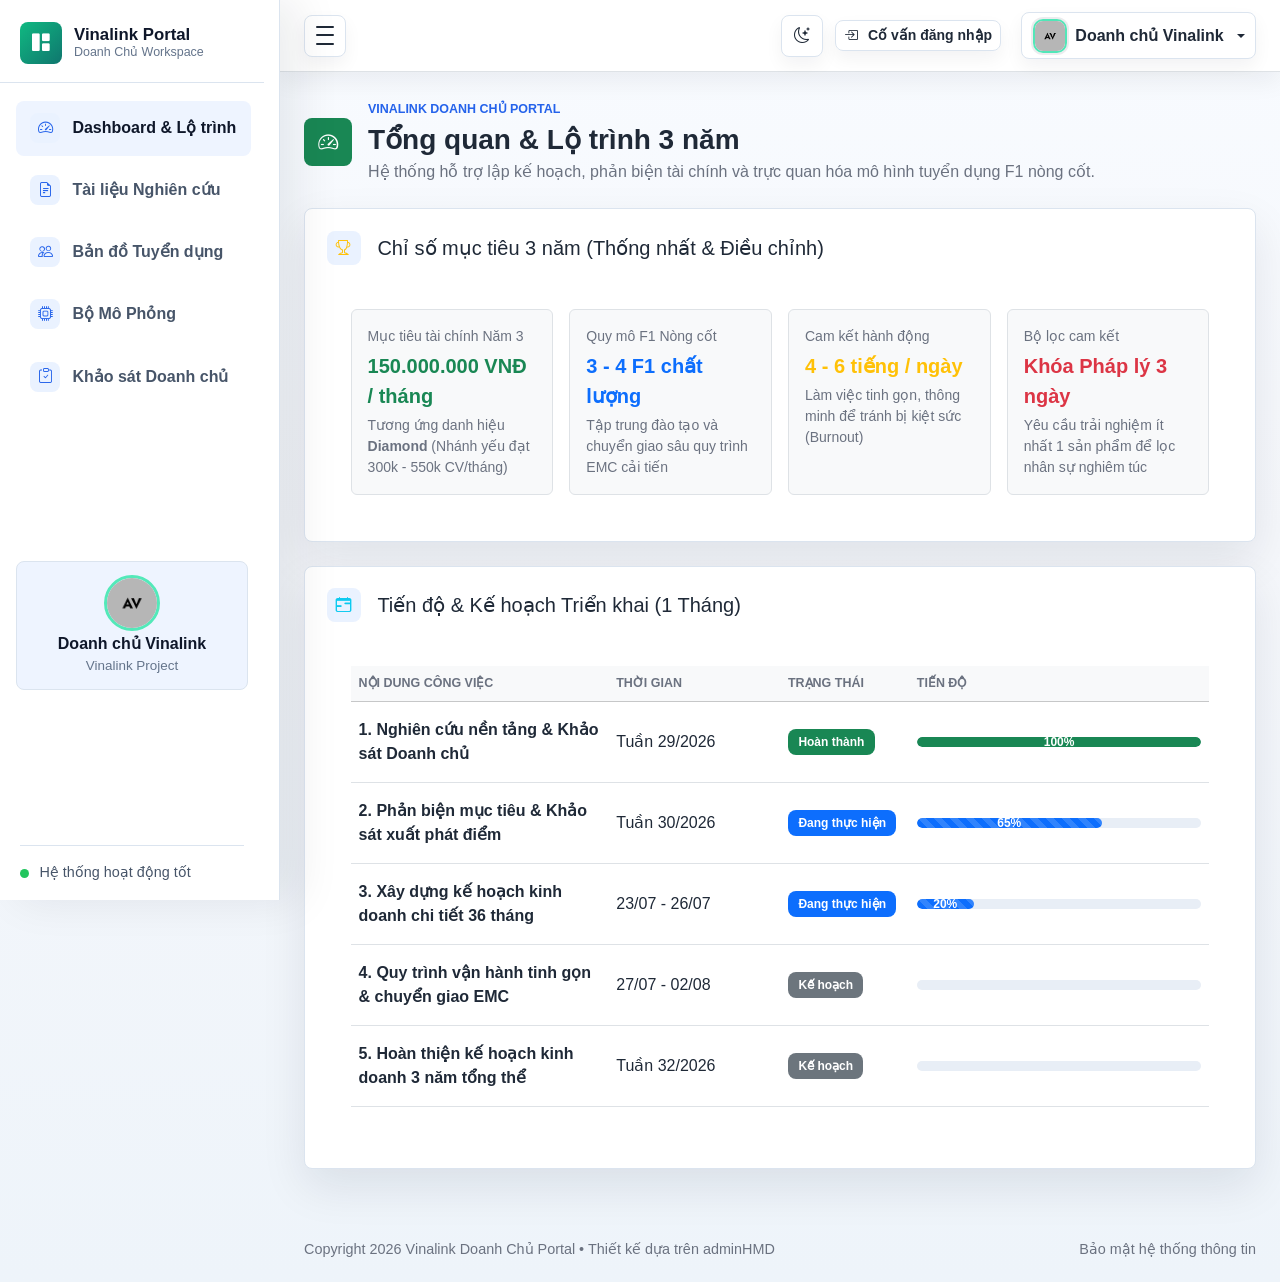
==== html/index.html @ a0185cc8 "chore: reorganize directory structure, update docs/scripts paths and ignore setup-task.ps1" ====
<!DOCTYPE html>
<html lang="vi">
<head>
  <meta charset="UTF-8">
  <meta name="viewport" content="width=device-width, initial-scale=1.0">
  <meta name="description" content="Vinalink Doanh Chủ Portal Dashboard">
  <title>Dashboard & Lộ trình | Vinalink Portal</title>

  <link rel="stylesheet" href="../assets/css/bootstrap.min.css">
  <link rel="stylesheet" href="../assets/vendors/bootstrap-icons/bootstrap-icons.css">
  <link rel="stylesheet" href="../assets/css/style.css">
</head>

<body>
  <div class="admin-shell">
    <div class="sidebar-backdrop" data-sidebar-close></div>

    <!-- Sidebar Navigation -->
    <aside class="admin-sidebar" id="adminSidebar" aria-label="Main navigation">
      <div class="sidebar-header">
        <a class="brand-mark" href="index.html" aria-label="Vinalink Portal">
          <span class="brand-icon" style="background: linear-gradient(135deg, #10b981, #0f766e);">
            <i class="bi bi-grid-1x2-fill" aria-hidden="true"></i>
          </span>
          <span class="brand-copy">
            <span class="brand-title">Vinalink Portal</span>
            <span class="brand-subtitle">Doanh Chủ Workspace</span>
          </span>
        </a>
      </div>

      <nav class="sidebar-nav">
        <a class="nav-link active" href="index.html" aria-current="page">
          <span class="nav-icon"><i class="bi bi-speedometer2" aria-hidden="true"></i></span>
          <span class="nav-text">Dashboard & Lộ trình</span>
        </a>
        <a class="nav-link" href="documents.html">
          <span class="nav-icon"><i class="bi bi-file-earmark-text" aria-hidden="true"></i></span>
          <span class="nav-text">Tài liệu Nghiên cứu</span>
        </a>
        <a class="nav-link" href="visualizer.html">
          <span class="nav-icon"><i class="bi bi-people" aria-hidden="true"></i></span>
          <span class="nav-text">Bản đồ Tuyển dụng</span>
        </a>
        <a class="nav-link" href="simulator.html">
          <span class="nav-icon"><i class="bi bi-cpu" aria-hidden="true"></i></span>
          <span class="nav-text">Bộ Mô Phỏng</span>
        </a>
        <a class="nav-link" href="feedback.html">
          <span class="nav-icon"><i class="bi bi-clipboard-check" aria-hidden="true"></i></span>
          <span class="nav-text">Khảo sát Doanh chủ</span>
        </a>
        <a class="nav-link" id="settingsSidebarLink" href="settings.html">
          <span class="nav-icon"><i class="bi bi-gear" aria-hidden="true"></i></span>
          <span class="nav-text">Cài đặt Hệ thống</span>
        </a>
      </nav>

      <div class="sidebar-user">
        <img class="avatar-img avatar-md sidebar-user-avatar" src="../assets/images/avatar/avatar.jpg" alt="User Avatar">
        <strong>Doanh Chủ</strong>
        <small>Active Workspace</small>
      </div>

      <div class="sidebar-footer">
        <span class="status-dot"></span>
        <span class="sidebar-footer-text">Hệ thống hoạt động tốt</span>
      </div>
    </aside>

    <!-- Main Content Area -->
    <div class="admin-main">
      <nav class="navbar admin-navbar navbar-expand bg-white border-bottom">
        <div class="container-fluid px-3 px-lg-4">
          <button class="sidebar-toggle" type="button" data-sidebar-toggle aria-controls="adminSidebar" aria-expanded="true" aria-label="Toggle sidebar">
            <span></span>
            <span></span>
            <span></span>
          </button>

          <div class="navbar-actions ms-auto">
            <button class="icon-button theme-toggle" type="button" data-theme-toggle aria-label="Switch color theme" title="Switch color theme">
              <i class="bi bi-moon-stars" data-theme-icon aria-hidden="true"></i>
            </button>
            
            <!-- Admin Role Badge -->
            <div id="adminBadge" class="d-none">
              <span class="badge bg-success-subtle text-success border border-success-subtle px-2 py-1.5 rounded text-xs font-semibold">
                <i class="bi bi-shield-check me-1"></i> Quyền Cố Vấn
              </span>
            </div>
            
            <a href="login.html" id="loginBtn" class="btn btn-outline-secondary btn-sm me-2">
              <i class="bi bi-box-arrow-in-right me-1"></i> Cố vấn đăng nhập
            </a>

            <div class="dropdown">
              <button class="profile-button dropdown-toggle" type="button" data-bs-toggle="dropdown" aria-expanded="false">
                <img class="avatar-img avatar-sm" src="../assets/images/avatar/avatar.jpg" alt="User Avatar">
                <span class="profile-name d-none d-sm-inline">Loading...</span>
              </button>
              <ul class="dropdown-menu dropdown-menu-end">
                <li><a class="dropdown-item" href="login.html" id="dropdownAuthLink">Đăng nhập Cố vấn</a></li>
                <li><button class="dropdown-item text-danger d-none" id="logoutBtn"><i class="bi bi-box-arrow-right me-1"></i> Đăng xuất Cố vấn</button></li>
              </ul>
            </div>
          </div>
        </div>
      </nav>

      <main class="dashboard-content">
        <div class="container-fluid px-3 px-lg-4 py-4">
          
          <div class="page-heading mb-4">
            <div class="page-heading-copy">
              <span class="page-icon bg-success text-white"><i class="bi bi-speedometer2" aria-hidden="true"></i></span>
              <div>
                <p class="eyebrow mb-1">Vinalink Doanh Chủ Portal</p>
                <h1 class="h3 mb-1">Tổng quan & Lộ trình 3 năm</h1>
                <p class="text-muted mb-0">Hệ thống hỗ trợ lập kế hoạch, phản biện tài chính và trực quan hóa mô hình tuyển dụng F1 nòng cốt.</p>
              </div>
            </div>
          </div>

          <!-- Section: 3-Year Objectives -->
          <div class="panel mb-4">
            <div class="panel-header">
              <h2 class="h5 mb-0 section-title"><i class="bi bi-trophy me-2 text-warning"></i><span>Chỉ số mục tiêu 3 năm (Thống nhất & Điều chỉnh)</span></h2>
            </div>
            <div class="p-3 p-lg-4">
              <div class="row g-3">
                <div class="col-12 col-md-6 col-lg-3">
                  <div class="bg-light p-3 rounded border h-100">
                    <div class="text-muted small mb-1">Mục tiêu tài chính Năm 3</div>
                    <div class="fs-5 fw-bold text-success">150.000.000 VNĐ / tháng</div>
                    <div class="small text-muted mt-1">Tương ứng danh hiệu <strong>Diamond</strong> (Nhánh yếu đạt 300k - 550k CV/tháng)</div>
                  </div>
                </div>
                <div class="col-12 col-md-6 col-lg-3">
                  <div class="bg-light p-3 rounded border h-100">
                    <div class="text-muted small mb-1">Quy mô F1 Nòng cốt</div>
                    <div class="fs-5 fw-bold text-primary">3 - 4 F1 chất lượng</div>
                    <div class="small text-muted mt-1">Tập trung đào tạo và chuyển giao sâu quy trình EMC cải tiến</div>
                  </div>
                </div>
                <div class="col-12 col-md-6 col-lg-3">
                  <div class="bg-light p-3 rounded border h-100">
                    <div class="text-muted small mb-1">Cam kết hành động</div>
                    <div class="fs-5 fw-bold text-warning">4 - 6 tiếng / ngày</div>
                    <div class="small text-muted mt-1">Làm việc tinh gọn, thông minh để tránh bị kiệt sức (Burnout)</div>
                  </div>
                </div>
                <div class="col-12 col-md-6 col-lg-3">
                  <div class="bg-light p-3 rounded border h-100">
                    <div class="text-muted small mb-1">Bộ lọc cam kết</div>
                    <div class="fs-5 fw-bold text-danger">Khóa Pháp lý 3 ngày</div>
                    <div class="small text-muted mt-1">Yêu cầu trải nghiệm ít nhất 1 sản phẩm để lọc nhân sự nghiêm túc</div>
                  </div>
                </div>
              </div>
            </div>
          </div>

          <!-- Section: Gantt Timeline -->
          <div class="panel mb-4">
            <div class="panel-header">
              <h2 class="h5 mb-0 section-title"><i class="bi bi-calendar-range me-2 text-info"></i><span>Tiến độ & Kế hoạch Triển khai (1 Tháng)</span></h2>
            </div>
            <div class="p-3 p-lg-4">
              <div class="table-responsive">
                <table class="table table-hover align-middle border-bottom">
                  <thead class="table-light">
                    <tr>
                      <th style="width: 30%;">Nội dung công việc</th>
                      <th style="width: 20%;">Thời gian</th>
                      <th style="width: 15%;">Trạng thái</th>
                      <th style="width: 35%;">Tiến độ</th>
                    </tr>
                  </thead>
                  <tbody>
                    <tr>
                      <td><strong>1. Nghiên cứu nền tảng & Khảo sát Doanh chủ</strong></td>
                      <td>Tuần 29/2026</td>
                      <td><span class="badge bg-success">Hoàn thành</span></td>
                      <td>
                        <div class="progress" style="height: 10px;">
                          <div class="progress-bar bg-success" role="progressbar" style="width: 100%;" aria-valuenow="100" aria-valuemin="0" aria-valuemax="100">100%</div>
                        </div>
                      </td>
                    </tr>
                    <tr>
                      <td><strong>2. Phản biện mục tiêu & Khảo sát xuất phát điểm</strong></td>
                      <td>Tuần 30/2026</td>
                      <td><span class="badge bg-primary">Đang thực hiện</span></td>
                      <td>
                        <div class="progress" style="height: 10px;">
                          <div class="progress-bar bg-primary progress-bar-striped progress-bar-animated" role="progressbar" style="width: 65%;" aria-valuenow="65" aria-valuemin="0" aria-valuemax="100">65%</div>
                        </div>
                      </td>
                    </tr>
                    <tr>
                      <td><strong>3. Xây dựng kế hoạch kinh doanh chi tiết 36 tháng</strong></td>
                      <td>23/07 - 26/07</td>
                      <td><span class="badge bg-primary">Đang thực hiện</span></td>
                      <td>
                        <div class="progress" style="height: 10px;">
                          <div class="progress-bar bg-primary progress-bar-striped progress-bar-animated" role="progressbar" style="width: 20%;" aria-valuenow="20" aria-valuemin="0" aria-valuemax="100">20%</div>
                        </div>
                      </td>
                    </tr>
                    <tr>
                      <td><strong>4. Quy trình vận hành tinh gọn & chuyển giao EMC</strong></td>
                      <td>27/07 - 02/08</td>
                      <td><span class="badge bg-secondary">Kế hoạch</span></td>
                      <td>
                        <div class="progress" style="height: 10px;">
                          <div class="progress-bar bg-secondary" role="progressbar" style="width: 0%;" aria-valuenow="0" aria-valuemin="0" aria-valuemax="100">0%</div>
                        </div>
                      </td>
                    </tr>
                    <tr>
                      <td><strong>5. Hoàn thiện kế hoạch kinh doanh 3 năm tổng thể</strong></td>
                      <td>Tuần 32/2026</td>
                      <td><span class="badge bg-secondary">Kế hoạch</span></td>
                      <td>
                        <div class="progress" style="height: 10px;">
                          <div class="progress-bar bg-secondary" role="progressbar" style="width: 0%;" aria-valuenow="0" aria-valuemin="0" aria-valuemax="100">0%</div>
                        </div>
                      </td>
                    </tr>
                  </tbody>
                </table>
              </div>
            </div>
          </div>

        </div>
      </main>

      <footer class="admin-footer">
        <div class="container-fluid px-3 px-lg-4">
          <span>Copyright 2026 Vinalink Doanh Chủ Portal • Thiết kế dựa trên adminHMD</span>
          <span>Bảo mật hệ thống thông tin</span>
        </div>
      </footer>
    </div>
  </div>

  <script>
    // Bind profile before loading main.js
    window.adminHMDUser = {
      name: localStorage.getItem("sihub_is_admin") === "true" ? "Cố vấn SIHUB" : "Doanh chủ Vinalink",
      workspace: "Vinalink Project",
      avatar: "../assets/images/avatar/avatar.jpg"
    };
  </script>
  <script src="../assets/js/bootstrap.bundle.min.js"></script>
  <script src="../assets/js/main.js"></script>

  <script>
    document.addEventListener("DOMContentLoaded", () => {
      const isAdmin = localStorage.getItem("sihub_is_admin") === "true";
      const adminBadge = document.getElementById("adminBadge");
      const loginBtn = document.getElementById("loginBtn");
      const logoutBtn = document.getElementById("logoutBtn");
      const dropdownAuthLink = document.getElementById("dropdownAuthLink");
      const settingsSidebarLink = document.getElementById("settingsSidebarLink");

      if (isAdmin) {
        adminBadge.classList.remove("d-none");
        loginBtn.classList.add("d-none");
        logoutBtn.classList.remove("d-none");
        dropdownAuthLink.classList.add("d-none");
      } else {
        adminBadge.classList.add("d-none");
        loginBtn.classList.remove("d-none");
        logoutBtn.classList.add("d-none");
        dropdownAuthLink.classList.remove("d-none");
        
        // Hide Settings page from sidebar for non-admins
        if (settingsSidebarLink) {
          settingsSidebarLink.style.display = "none";
        }
      }

      // Logout handler
      logoutBtn.addEventListener("click", () => {
        localStorage.removeItem("sihub_is_admin");
        alert("Đã đăng xuất tài khoản Cố văn.");
        window.location.reload();
      });
    });
  </script>
</body>
</html>
---- assets/css/style.css ----
:root {
  --sidebar-width: 280px;
  --sidebar-mini-width: 84px;
  --admin-bg: #f5f7fb;
  --admin-surface: #ffffff;
  --admin-surface-soft: #f8fafc;
  --admin-border: #dbe4ef;
  --admin-text: #1f2937;
  --admin-muted: #6b7280;
  --admin-primary: #2563eb;
  --admin-primary-dark: #1d4ed8;
  --admin-success: #0f766e;
  --admin-warning: #d97706;
  --admin-danger: #dc2626;
  --admin-sidebar: #111827;
  --admin-sidebar-soft: #1f2937;
  --admin-shadow-sm: 0 10px 24px rgba(15, 23, 42, 0.06);
  --admin-shadow: 0 18px 46px rgba(15, 23, 42, 0.09);
  --admin-shadow-lg: 0 26px 70px rgba(15, 23, 42, 0.12);
  --admin-ring: 0 0 0 4px rgba(37, 99, 235, 0.12);
}

* {
  box-sizing: border-box;
}

html {
  min-height: 100%;
}

body {
  min-height: 100vh;
  margin: 0;
  background: linear-gradient(180deg, #f8fbff 0%, var(--admin-bg) 42%, #eef4fa 100%);
  color: var(--admin-text);
  font-family: "Segoe UI", Arial, sans-serif;
}

a {
  text-decoration: none;
}

.admin-shell {
  min-height: 100vh;
}

.admin-sidebar {
  position: fixed;
  inset: 0 auto 0 0;
  z-index: 1040;
  width: var(--sidebar-width);
  display: flex;
  flex-direction: column;
  overflow-x: hidden;
  overflow-y: auto;
  /* Reserve scrollbar gutter to keep inner content width stable so header/footer dividers align with scrollbar */
  scrollbar-gutter: stable;
  background: var(--admin-sidebar);
  color: #ffffff;
  box-shadow: 18px 0 42px rgba(15, 23, 42, 0.18);
  transform: translateX(0);
  transition: width 0.2s ease, transform 0.2s ease;
}

.sidebar-header {
  padding: 1.35rem 1.25rem 1.15rem;
  margin-inline: 0;
  border-bottom: 1px solid rgba(255, 255, 255, 0.08);
}

.brand-mark {
  display: flex;
  align-items: center;
  gap: 0.75rem;
  min-width: 0;
  color: #ffffff;
}

.brand-mark:hover,
.brand-mark:focus {
  color: #ffffff;
}

.brand-icon,
.profile-avatar,
.metric-icon,
.nav-icon {
  display: inline-grid;
  place-items: center;
  flex: 0 0 auto;
  font-weight: 800;
}

.brand-icon {
  width: 42px;
  height: 42px;
  border-radius: 8px;
  background: linear-gradient(135deg, #2563eb, #0f766e);
  color: #ffffff;
}

.brand-copy,
.brand-title,
.brand-subtitle,
.nav-text,
.sidebar-footer-text {
  min-width: 0;
  transition: opacity 0.16s ease, width 0.16s ease;
}

.brand-title,
.brand-subtitle {
  display: block;
  line-height: 1.2;
  white-space: nowrap;
}

.brand-title {
  font-size: 1.05rem;
  font-weight: 800;
}

.brand-subtitle {
  color: #9ca3af;
  font-size: 0.78rem;
}

.sidebar-nav {
  display: grid;
  gap: 0.45rem;
  padding: 1.1rem 1rem;
}

.sidebar-nav .nav-link {
  display: flex;
  align-items: center;
  gap: 0.75rem;
  min-height: 48px;
  padding: 0.78rem 0.9rem;
  border-radius: 8px;
  color: #d1d5db;
  font-weight: 700;
  transition: background 0.16s ease, color 0.16s ease, transform 0.16s ease;
  white-space: nowrap;
}

.sidebar-nav .nav-link:hover,
.sidebar-nav .nav-link:focus,
.sidebar-nav .nav-link.active {
  background: var(--admin-sidebar-soft);
  color: #ffffff;
}

.sidebar-nav .nav-link:hover,
.sidebar-nav .nav-link:focus {
  transform: translateX(2px);
}

.nav-icon {
  width: 30px;
  height: 30px;
  border-radius: 8px;
  background: rgba(255, 255, 255, 0.08);
  color: #bfdbfe;
  font-size: 0.76rem;
}

.sidebar-footer {
  display: flex;
  align-items: center;
  gap: 0.65rem;
  margin-top: auto;
  margin-inline: 1.25rem;
  padding: 1rem 0;
  color: #d1d5db;
  border-top: 1px solid rgba(255, 255, 255, 0.08);
  font-size: 0.9rem;
  white-space: nowrap;
}

.sidebar-user {
  margin: auto 1rem 1rem;
  padding: 0.85rem;
  display: grid;
  justify-items: center;
  gap: 0.22rem;
  border: 1px solid var(--admin-sidebar-border);
  border-radius: 8px;
  background: var(--admin-sidebar-soft);
  text-align: center;
}

.sidebar-user-avatar {
  border: 3px solid #53e9b9;
}

.sidebar-user strong {
  color: var(--admin-sidebar-text-strong);
  font-size: 1rem;
  line-height: 1.1;
}

.sidebar-user small {
  color: var(--admin-sidebar-muted);
  font-size: 0.84rem;
}

.status-dot,
.notification-dot {
  width: 9px;
  height: 9px;
  border-radius: 50%;
}

.status-dot {
  flex: 0 0 auto;
  background: #22c55e;
}

.sidebar-backdrop {
  position: fixed;
  inset: 0;
  z-index: 1030;
  display: none;
  background: rgba(15, 23, 42, 0.5);
}

.admin-main {
  width: auto;
  min-width: 0;
  min-height: 100vh;
  margin-left: var(--sidebar-width);
  transition: margin-left 0.2s ease;
}

.admin-navbar {
  position: sticky;
  top: 0;
  z-index: 1020;
  min-height: 72px;
  border-bottom: 1px solid var(--admin-border);
  box-shadow: var(--admin-shadow-sm);
}

.admin-navbar.bg-white {
  background-color: rgba(255, 255, 255, 0.94) !important;
  backdrop-filter: blur(14px);
}

.sidebar-toggle {
  width: 42px;
  height: 42px;
  display: inline-grid;
  place-items: center;
  gap: 4px;
  padding: 9px;
  border: 1px solid var(--admin-border);
  border-radius: 8px;
  background: #ffffff;
  box-shadow: 0 8px 18px rgba(15, 23, 42, 0.05);
  transition: border-color 0.16s ease, background 0.16s ease, box-shadow 0.16s ease;
}

.sidebar-toggle:hover,
.sidebar-toggle:focus {
  border-color: #bfdbfe;
  background: #f8fbff;
  box-shadow: var(--admin-ring);
}

.sidebar-toggle span {
  width: 18px;
  height: 2px;
  display: block;
  background: var(--admin-text);
  border-radius: 999px;
}

.search-input {
  max-width: 520px;
  border-color: var(--admin-border);
  border-radius: 8px;
  background: var(--admin-surface-soft);
  min-height: 42px;
  box-shadow: none;
}

.search-input:focus {
  border-color: #93c5fd;
  box-shadow: var(--admin-ring);
}

.navbar-actions {
  display: flex;
  align-items: center;
  gap: 0.75rem;
}

.icon-button,
.profile-button {
  border: 1px solid var(--admin-border);
  background: #ffffff;
  color: var(--admin-text);
  box-shadow: 0 8px 18px rgba(15, 23, 42, 0.05);
  transition: border-color 0.16s ease, box-shadow 0.16s ease, transform 0.16s ease;
}

.icon-button:hover,
.icon-button:focus,
.profile-button:hover,
.profile-button:focus {
  border-color: #bfdbfe;
  box-shadow: var(--admin-ring);
}

.icon-button {
  position: relative;
  width: 42px;
  height: 42px;
  border-radius: 8px;
  font-weight: 800;
}

.notification-dot {
  position: absolute;
  top: 8px;
  right: 8px;
  background: var(--admin-danger);
}

.notification-menu {
  width: min(320px, calc(100vw - 2rem));
  border: 1px solid var(--admin-border);
  border-radius: 8px;
  box-shadow: var(--admin-shadow);
}

.notification-menu .dropdown-item {
  display: grid;
  gap: 0.2rem;
  padding-block: 0.7rem;
}

.notification-title {
  font-weight: 700;
}

.notification-time {
  color: var(--admin-muted);
  font-size: 0.82rem;
}

.profile-button {
  display: flex;
  align-items: center;
  gap: 0.55rem;
  min-height: 42px;
  padding: 0.35rem 0.65rem;
  border-radius: 8px;
  font-weight: 700;
}

.profile-avatar {
  width: 30px;
  height: 30px;
  border-radius: 8px;
  background: #e0ecff;
  color: var(--admin-primary-dark);
  font-size: 0.76rem;
}

.avatar-img {
  display: block;
  flex: 0 0 auto;
  object-fit: cover;
  object-position: center;
}

.avatar-sm {
  width: 34px;
  height: 34px;
  border-radius: 10px;
}

.avatar-md {
  width: 56px;
  height: 56px;
  border-radius: 50%;
}

.avatar-xl {
  width: 78px;
  height: 78px;
  border-radius: 50%;
}

.profile-button .avatar-sm {
  border: 2px solid #52e7b8;
  box-shadow: 0 0 0 2px rgba(15, 23, 42, 0.08);
}

html[data-theme="dark"] .profile-button .avatar-sm {
  border-color: #54f0be;
  box-shadow: 0 0 0 2px rgba(255, 255, 255, 0.08);
}

.dashboard-content {
  min-height: calc(100vh - 132px);
}

.dashboard-content > .container-fluid {
  padding-top: 1.75rem !important;
  padding-bottom: 1.75rem !important;
}

.page-heading,
.panel-header,
.metric-top {
  display: flex;
  align-items: center;
  justify-content: space-between;
  gap: 1rem;
}

.page-heading {
  margin-bottom: 1.35rem;
}

.page-heading h1 {
  font-weight: 800;
  letter-spacing: 0;
}

.eyebrow {
  color: var(--admin-primary);
  font-size: 0.78rem;
  font-weight: 800;
  text-transform: uppercase;
}

.heading-actions {
  display: flex;
  flex-wrap: wrap;
  justify-content: flex-end;
  gap: 0.65rem;
}

.btn {
  border-radius: 8px;
  font-weight: 700;
  box-shadow: 0 8px 18px rgba(15, 23, 42, 0.05);
  transition: border-color 0.16s ease, background 0.16s ease, box-shadow 0.16s ease, transform 0.16s ease;
}

.btn:hover,
.btn:focus {
  transform: translateY(-1px);
}

.btn-primary {
  border-color: var(--admin-primary);
  background: var(--admin-primary);
}

.btn-primary:hover,
.btn-primary:focus {
  border-color: var(--admin-primary-dark);
  background: var(--admin-primary-dark);
}

.metric-card,
.panel {
  border: 1px solid var(--admin-border);
  border-radius: 8px;
  background: var(--admin-surface);
  box-shadow: var(--admin-shadow);
}

.metric-card {
  position: relative;
  min-height: 164px;
  padding: 1.35rem;
  overflow: hidden;
  transition: border-color 0.18s ease, box-shadow 0.18s ease, transform 0.18s ease;
}

.metric-card::before {
  content: "";
  position: absolute;
  inset: 0 auto 0 0;
  width: 4px;
  background: var(--metric-color, var(--admin-primary));
}

.metric-card:hover {
  border-color: #c6d5e8;
  box-shadow: var(--admin-shadow-lg);
  transform: translateY(-3px);
}

.metric-primary {
  --metric-color: var(--admin-primary);
}

.metric-success {
  --metric-color: var(--admin-success);
}

.metric-warning {
  --metric-color: var(--admin-warning);
}

.metric-danger {
  --metric-color: var(--admin-danger);
}

.metric-label {
  color: var(--admin-muted);
  font-size: 0.78rem;
  font-weight: 800;
  text-transform: uppercase;
}

.metric-icon {
  width: 42px;
  height: 42px;
  border-radius: 8px;
  background: #eaf2ff;
  color: var(--metric-color, var(--admin-primary));
  box-shadow: inset 0 0 0 1px rgba(255, 255, 255, 0.7);
}

.metric-success .metric-icon {
  background: #e7f6f3;
}

.metric-warning .metric-icon {
  background: #fff4df;
}

.metric-danger .metric-icon {
  background: #ffecec;
}

.metric-value {
  margin-top: 1rem;
  color: var(--admin-text);
  font-size: 2.18rem;
  font-weight: 800;
  line-height: 1;
}

.metric-meta {
  display: flex;
  flex-wrap: wrap;
  gap: 0.35rem;
  margin-top: 0.9rem;
  color: var(--admin-muted);
  font-size: 0.9rem;
  font-weight: 700;
}

.panel {
  padding: 1.35rem;
  transition: border-color 0.18s ease, box-shadow 0.18s ease;
}

.panel:hover {
  border-color: #c6d5e8;
  box-shadow: var(--admin-shadow-lg);
}

.panel-header {
  margin-bottom: 1.25rem;
}

.panel-header p {
  font-size: 0.92rem;
}

.chart-bars {
  height: 292px;
  display: grid;
  grid-template-columns: repeat(6, minmax(38px, 1fr));
  align-items: end;
  gap: 1rem;
  padding: 1.2rem 0.4rem 0;
  border-radius: 8px;
  background: linear-gradient(180deg, #f8fafc 0%, #ffffff 100%);
}

.chart-column {
  height: 100%;
  display: grid;
  grid-template-rows: 1fr auto;
  align-items: end;
  gap: 0.6rem;
  color: var(--admin-muted);
  font-size: 0.84rem;
  font-weight: 700;
  text-align: center;
}

.chart-column span {
  width: 100%;
  height: var(--bar-size);
  min-height: 28px;
  display: block;
  border-radius: 8px 8px 3px 3px;
  background: linear-gradient(180deg, var(--admin-primary), var(--admin-success));
  box-shadow: 0 10px 20px rgba(37, 99, 235, 0.18);
}

.bar-42 {
  --bar-size: 42%;
}

.bar-58 {
  --bar-size: 58%;
}

.bar-51 {
  --bar-size: 51%;
}

.bar-72 {
  --bar-size: 72%;
}

.bar-66 {
  --bar-size: 66%;
}

.bar-83 {
  --bar-size: 83%;
}

.activity-list {
  display: grid;
  gap: 1.1rem;
}

.activity-item {
  display: grid;
  grid-template-columns: auto 1fr;
  gap: 0.85rem;
  padding-bottom: 1.1rem;
  border-bottom: 1px solid var(--admin-border);
}

.activity-item:last-child {
  padding-bottom: 0;
  border-bottom: 0;
}

.activity-dot {
  width: 12px;
  height: 12px;
  margin-top: 0.45rem;
  border-radius: 50%;
  box-shadow: 0 0 0 5px rgba(37, 99, 235, 0.08);
}

.table {
  --bs-table-bg: transparent;
}

.table thead th {
  color: var(--admin-muted);
  font-size: 0.78rem;
  text-transform: uppercase;
  white-space: nowrap;
}

.table tbody td {
  min-width: 120px;
  padding-top: 1rem;
  padding-bottom: 1rem;
}

.table tbody tr {
  transition: background 0.16s ease;
}

.table tbody tr:hover {
  background: #f8fbff;
}

.badge {
  border-radius: 8px;
  padding: 0.45rem 0.65rem;
}

.table-search {
  width: min(260px, 100%);
  border-color: var(--admin-border);
  border-radius: 8px;
}

.table-media {
  display: flex;
  align-items: center;
  gap: 0.7rem;
}

.product-thumb {
  width: 42px;
  height: 42px;
  border-radius: 8px;
  object-fit: cover;
  flex: 0 0 auto;
  border: 1px solid var(--admin-border);
}

.profile-avatar-lg {
  width: 92px;
  height: 92px;
  border-radius: 8px;
  font-size: 1.5rem;
}

.profile-hero {
  display: grid;
  justify-items: center;
}

.profile-card {
  overflow: hidden;
}

.profile-cover {
  margin: -1.35rem -1.35rem 0.9rem;
  height: 96px;
  border-bottom: 1px solid var(--admin-border);
}

.profile-cover img {
  width: 100%;
  height: 100%;
  display: block;
  object-fit: cover;
  object-position: center;
}

.profile-photo {
  margin-top: -44px;
  border: 4px solid var(--admin-surface);
  box-shadow: var(--admin-shadow-sm);
}

.info-list,
.settings-list,
.legend-list {
  display: grid;
  gap: 0.85rem;
}

.info-list div,
.mini-card,
.settings-row,
.legend-list div {
  border: 1px solid var(--admin-border);
  border-radius: 8px;
  background: var(--admin-surface-soft);
}

.info-list div,
.legend-list div {
  display: flex;
  align-items: center;
  justify-content: space-between;
  gap: 1rem;
  padding: 0.85rem;
}

.info-list span,
.mini-card span,
.settings-row small {
  color: var(--admin-muted);
  font-size: 0.84rem;
}

.info-list strong,
.mini-card strong {
  text-align: right;
}

.mini-card {
  display: grid;
  gap: 0.35rem;
  min-height: 104px;
  align-content: center;
  padding: 1rem;
}

.mini-card strong {
  color: var(--admin-text);
  font-size: 1.05rem;
}

.settings-row {
  display: flex;
  align-items: center;
  justify-content: space-between;
  gap: 1rem;
  padding: 1rem;
  cursor: pointer;
}

.settings-row span {
  display: grid;
  gap: 0.2rem;
}

.donut-chart {
  width: 190px;
  height: 190px;
  display: grid;
  place-items: center;
  border-radius: 50%;
  background: conic-gradient(var(--admin-primary) 0 42%, var(--admin-success) 42% 68%, var(--admin-warning) 68% 86%, var(--admin-danger) 86% 100%);
  box-shadow: var(--admin-shadow-sm);
}

.donut-chart span {
  width: 112px;
  height: 112px;
  display: grid;
  place-items: center;
  border-radius: 50%;
  background: #ffffff;
  color: var(--admin-text);
  font-size: 1.65rem;
  font-weight: 800;
}

.legend-list div {
  padding: 0.75rem 0.85rem;
}

.legend-dot {
  width: 10px;
  height: 10px;
  flex: 0 0 auto;
  border-radius: 50%;
}

.legend-list strong {
  margin-left: auto;
}

.progress {
  height: 1.15rem;
  border-radius: 8px;
  background: #e8eef6;
}

.progress-bar {
  border-radius: 8px;
  font-size: 0.75rem;
  font-weight: 800;
}

.progress-42 {
  width: 42%;
}

.progress-58 {
  width: 58%;
}

.progress-72 {
  width: 72%;
}

.blank-panel {
  min-height: 440px;
  display: grid;
  place-items: center;
  text-align: center;
}

.blank-state {
  max-width: 440px;
  display: grid;
  justify-items: center;
}

.blank-visual {
  width: 88px;
  height: 88px;
  object-fit: contain;
  margin-bottom: 0.9rem;
}

.auth-body {
  min-height: 100vh;
  background: linear-gradient(135deg, #f8fbff 0%, #eaf2ff 44%, #eef8f6 100%);
}

.auth-page,
.error-page {
  min-height: 100vh;
  display: grid;
  place-items: center;
  padding: 1.5rem;
}

.auth-card,
.error-card {
  width: min(100%, 460px);
  border: 1px solid var(--admin-border);
  border-radius: 8px;
  background: rgba(255, 255, 255, 0.96);
  box-shadow: var(--admin-shadow-lg);
}

.auth-card {
  padding: 1.5rem;
}

.auth-visual {
  margin-bottom: 1rem;
  height: 96px;
  border: 1px solid var(--admin-border);
  border-radius: 8px;
  overflow: hidden;
}

.auth-visual img {
  width: 100%;
  height: 100%;
  display: block;
  object-fit: cover;
  object-position: center;
}

.error-card {
  padding: 2rem;
  text-align: center;
}

.error-illustration {
  width: min(260px, 100%);
  max-height: 132px;
  object-fit: contain;
  margin: 0 auto 0.55rem;
}

.auth-brand {
  display: flex;
  align-items: center;
  gap: 0.75rem;
  margin-bottom: 1.5rem;
  color: var(--admin-text);
}

.auth-brand:hover,
.auth-brand:focus {
  color: var(--admin-text);
}

.auth-brand span:last-child {
  display: grid;
  line-height: 1.2;
}

.auth-brand small,
.auth-footer {
  color: var(--admin-muted);
}

.auth-footer {
  margin-top: 1.2rem;
  text-align: center;
  font-size: 0.92rem;
}

.error-code {
  color: var(--admin-primary);
  font-size: clamp(5rem, 18vw, 8rem);
  font-weight: 800;
  line-height: 1;
}

.admin-footer {
  padding: 1.1rem 0 1.35rem;
  color: var(--admin-muted);
  font-size: 0.9rem;
}

.admin-footer .container-fluid {
  display: flex;
  align-items: center;
  justify-content: space-between;
  gap: 1rem;
}

@media (min-width: 992px) {
  body.sidebar-mini .admin-sidebar {
    width: var(--sidebar-mini-width);
  }

  body.sidebar-mini .admin-main {
    margin-left: var(--sidebar-mini-width);
  }

  body.sidebar-mini .brand-copy,
  body.sidebar-mini .nav-text,
  body.sidebar-mini .sidebar-footer-text {
    width: 0;
    opacity: 0;
    overflow: hidden;
  }

  body.sidebar-mini .sidebar-header,
  body.sidebar-mini .sidebar-footer {
    margin-inline: 1rem;
    padding-inline: 0;
  }

  body.sidebar-mini .sidebar-nav .nav-link {
    justify-content: center;
    padding-inline: 0.65rem;
  }

  body.sidebar-mini .sidebar-nav .nav-link:hover,
  body.sidebar-mini .sidebar-nav .nav-link:focus {
    transform: none;
  }
}

@media (max-width: 991.98px) {
  .admin-sidebar {
    width: min(var(--sidebar-width), calc(100vw - 48px));
    transform: translateX(-100%);
  }

  .admin-main {
    margin-left: 0;
  }

  body.sidebar-open {
    overflow: hidden;
  }

  body.sidebar-open .admin-sidebar {
    transform: translateX(0);
  }

  body.sidebar-open .sidebar-backdrop {
    display: block;
  }
}

@media (max-width: 575.98px) {
  .page-heading,
  .panel-header {
    align-items: flex-start;
    flex-direction: column;
  }

  .heading-actions {
    width: 100%;
    justify-content: stretch;
  }

  .heading-actions .btn {
    flex: 1 1 0;
  }

  .chart-bars {
    height: 220px;
    gap: 0.6rem;
    padding-inline: 0.25rem;
  }

  .metric-value {
    font-size: 1.85rem;
  }

  .metric-card,
  .panel {
    padding: 1.1rem;
  }

  .admin-footer .container-fluid {
    align-items: flex-start;
    flex-direction: column;
  }
}

@media (prefers-reduced-motion: reduce) {
  .sidebar-nav .nav-link,
  .sidebar-toggle,
  .icon-button,
  .profile-button,
  .btn,
  .metric-card,
  .panel,
  .table tbody tr {
    transition: none;
  }

  .sidebar-nav .nav-link:hover,
  .sidebar-nav .nav-link:focus,
  .btn:hover,
  .btn:focus,
  .metric-card:hover {
    transform: none;
  }
}

html[data-theme="dark"] {
  --admin-bg: #0f172a;
  --admin-surface: #182235;
  --admin-surface-soft: #111827;
  --admin-border: #2f3b52;
  --admin-text: #e5edf7;
  --admin-muted: #9aa8bd;
  --admin-primary: #60a5fa;
  --admin-primary-dark: #3b82f6;
  --admin-success: #2dd4bf;
  --admin-warning: #fbbf24;
  --admin-danger: #f87171;
  --admin-sidebar: #090f1d;
  --admin-sidebar-soft: #172033;
  --admin-shadow-sm: 0 10px 24px rgba(0, 0, 0, 0.24);
  --admin-shadow: 0 18px 46px rgba(0, 0, 0, 0.32);
  --admin-shadow-lg: 0 26px 70px rgba(0, 0, 0, 0.42);
  --admin-ring: 0 0 0 4px rgba(96, 165, 250, 0.18);
}

html[data-theme="dark"] body {
  background: linear-gradient(180deg, #111827 0%, var(--admin-bg) 48%, #0b1120 100%);
}

.brand-icon {
  font-size: 1.1rem;
}

.nav-icon {
  font-size: 0.95rem;
}

.theme-toggle i {
  font-size: 1rem;
}

.admin-navbar.bg-white,
.sidebar-toggle,
.icon-button,
.profile-button {
  background-color: var(--admin-surface) !important;
  color: var(--admin-text);
}

html[data-theme="dark"] .admin-navbar.bg-white {
  background-color: rgba(24, 34, 53, 0.92) !important;
}

html[data-theme="dark"] .profile-avatar {
  background: #1e3a5f;
  color: #bfdbfe;
}

.page-heading-copy {
  display: flex;
  align-items: center;
  justify-content: flex-start;
  gap: 1rem;
  min-width: 0;
}

.page-icon,
.section-title i {
  display: inline-grid;
  place-items: center;
  flex: 0 0 auto;
  border-radius: 8px;
  background: #eaf2ff;
  color: var(--admin-primary-dark);
}

.page-icon {
  width: 48px;
  height: 48px;
  font-size: 1.25rem;
}

.section-title {
  display: inline-flex;
  align-items: center;
  gap: 0.55rem;
}

.section-title i {
  width: 34px;
  height: 34px;
  font-size: 0.95rem;
}

html[data-theme="dark"] .page-icon,
html[data-theme="dark"] .section-title i {
  background: #1e3a5f;
  color: #bfdbfe;
}

.btn {
  display: inline-flex;
  align-items: center;
  justify-content: center;
  gap: 0.4rem;
}

.btn-light {
  border-color: var(--admin-border);
  background: var(--admin-surface-soft);
  color: var(--admin-text);
}

.btn-outline-secondary {
  border-color: var(--admin-border);
  color: var(--admin-text);
}

.btn-outline-secondary:hover,
.btn-outline-secondary:focus {
  border-color: var(--admin-primary);
  background: #eaf2ff;
  color: var(--admin-primary-dark);
}

html[data-theme="dark"] .btn-outline-secondary:hover,
html[data-theme="dark"] .btn-outline-secondary:focus {
  background: #1e3a5f;
  color: #bfdbfe;
}

html[data-theme="dark"] .chart-bars {
  background: linear-gradient(180deg, #111827 0%, #182235 100%);
}

html[data-theme="dark"] .table tbody tr:hover {
  background: #111827;
}

html[data-theme="dark"] .progress {
  background: #243149;
}

html[data-theme="dark"] .auth-body {
  background: linear-gradient(135deg, #0b1120 0%, #111827 48%, #10201f 100%);
}

.auth-card,
.error-card {
  background: var(--admin-surface);
}

.auth-theme-toggle {
  position: fixed;
  top: 1rem;
  right: 1rem;
  z-index: 10;
}

.dropdown-menu,
.modal-content,
.accordion-item,
.accordion-button {
  border-color: var(--admin-border);
  background-color: var(--admin-surface);
  color: var(--admin-text);
}

.dropdown-item,
.accordion-body {
  color: var(--admin-text);
}

.dropdown-item:hover,
.dropdown-item:focus,
.accordion-button:not(.collapsed) {
  background-color: var(--admin-surface-soft);
  color: var(--admin-text);
}

.form-control,
.form-select {
  border-color: var(--admin-border);
  background-color: var(--admin-surface);
  color: var(--admin-text);
}

.form-control:focus,
.form-select:focus {
  border-color: #93c5fd;
  background-color: var(--admin-surface);
  color: var(--admin-text);
  box-shadow: var(--admin-ring);
}

.form-control::placeholder {
  color: var(--admin-muted);
}

.text-muted {
  color: var(--admin-muted) !important;
}

html[data-theme="dark"] .text-body {
  color: var(--admin-text) !important;
}

html[data-theme="dark"] .text-bg-secondary {
  background-color: #334155 !important;
  color: #e5edf7 !important;
}

@media (max-width: 767.98px) {
  .navbar-actions {
    gap: 0.5rem;
  }

  .icon-button,
  .profile-button,
  .sidebar-toggle {
    width: 40px;
    height: 40px;
  }

  .profile-button {
    padding: 0.3rem;
  }

  .page-heading-copy {
    align-items: flex-start;
  }
}

@media (max-width: 575.98px) {
  .page-heading-copy {
    width: 100%;
  }

  .page-icon {
    width: 44px;
    height: 44px;
  }

  .panel-header .d-flex,
  .panel-header .form-control,
  .panel-header .form-select {
    width: 100%;
  }
}

html[data-theme="light"] {
  color-scheme: light;
}

html[data-theme="dark"] {
  color-scheme: dark;
}

body,
.admin-navbar,
.admin-sidebar,
.admin-main,
.metric-card,
.panel,
.auth-card,
.error-card,
.dropdown-menu,
.modal-content,
.form-control,
.form-select {
  transition: background-color 0.18s ease, border-color 0.18s ease, color 0.18s ease, box-shadow 0.18s ease;
}

.table {
  --bs-table-color: var(--admin-text);
  --bs-table-border-color: var(--admin-border);
  color: var(--admin-text);
}

.page-link {
  border-color: var(--admin-border);
  background: var(--admin-surface);
  color: var(--admin-text);
}

.page-link:hover,
.page-link:focus {
  border-color: var(--admin-primary);
  background: var(--admin-surface-soft);
  color: var(--admin-primary);
}

.page-item.active .page-link {
  border-color: var(--admin-primary);
  background: var(--admin-primary);
  color: #ffffff;
}

.page-item.disabled .page-link {
  border-color: var(--admin-border);
  background: var(--admin-surface-soft);
  color: var(--admin-muted);
}

.alert {
  border-radius: 8px;
}

html[data-theme="dark"] .alert-primary {
  border-color: #1d4ed8;
  background: rgba(37, 99, 235, 0.16);
  color: #bfdbfe;
}

html[data-theme="dark"] .alert-success {
  border-color: #0f766e;
  background: rgba(15, 118, 110, 0.18);
  color: #99f6e4;
}

html[data-theme="dark"] .alert-warning {
  border-color: #d97706;
  background: rgba(217, 119, 6, 0.18);
  color: #fde68a;
}

html[data-theme="dark"] .alert-danger {
  border-color: #dc2626;
  background: rgba(220, 38, 38, 0.16);
  color: #fecaca;
}

html[data-theme="dark"] .modal-header,
html[data-theme="dark"] .modal-footer,
html[data-theme="dark"] .accordion-item {
  border-color: var(--admin-border);
}

html[data-theme="dark"] .btn-close {
  filter: invert(1) grayscale(100%) brightness(180%);
}

html[data-theme="dark"] .text-bg-info {
  background-color: #0e7490 !important;
  color: #ecfeff !important;
}

html[data-theme="dark"] .text-bg-warning {
  background-color: #b45309 !important;
  color: #fff7ed !important;
}

html[data-theme="dark"] .text-bg-success {
  background-color: #0f766e !important;
  color: #ecfdf5 !important;
}

html[data-theme="dark"] .text-bg-danger {
  background-color: #b91c1c !important;
  color: #fef2f2 !important;
}

@media (max-width: 991.98px) {
  .dashboard-content > .container-fluid {
    padding-top: 1.25rem !important;
    padding-bottom: 1.25rem !important;
  }

  .admin-sidebar {
    box-shadow: 18px 0 48px rgba(0, 0, 0, 0.28);
  }
}

@media (max-width: 767.98px) {
  .panel-header {
    align-items: flex-start;
  }

  .panel-header > .d-flex {
    width: 100%;
  }

  .table-search {
    width: 100%;
  }

  .auth-page,
  .error-page {
    padding: 1rem;
  }

  .auth-card,
  .error-card {
    padding: 1.15rem;
  }
}

@media (max-width: 420px) {
  .heading-actions {
    width: 100%;
  }

  .heading-actions .btn {
    width: 100%;
  }

  .metric-card {
    min-height: 146px;
  }

  .profile-avatar-lg {
    width: 76px;
    height: 76px;
  }
}

@media (max-width: 575.98px) {
  .avatar-sm {
    width: 32px;
    height: 32px;
    border-radius: 8px;
  }

  .avatar-xl {
    width: 70px;
    height: 70px;
  }

  .profile-cover {
    height: 82px;
    margin-bottom: 0.75rem;
  }

  .profile-photo {
    margin-top: -38px;
  }

  .auth-visual {
    height: 82px;
  }

  .product-thumb {
    width: 36px;
    height: 36px;
  }
}

html:not([data-theme="dark"]) {
  --admin-sidebar: #ffffff;
  --admin-sidebar-soft: #eef4ff;
  --admin-sidebar-border: #dbe4ef;
  --admin-sidebar-text: #475569;
  --admin-sidebar-text-strong: #0f172a;
  --admin-sidebar-muted: #64748b;
  --admin-sidebar-icon-bg: #eaf2ff;
  --admin-sidebar-icon: #2563eb;
  --admin-sidebar-shadow: 18px 0 42px rgba(15, 23, 42, 0.08);
}

html[data-theme="dark"] {
  --admin-sidebar-border: rgba(255, 255, 255, 0.08);
  --admin-sidebar-text: #d1d5db;
  --admin-sidebar-text-strong: #ffffff;
  --admin-sidebar-muted: #9ca3af;
  --admin-sidebar-icon-bg: rgba(255, 255, 255, 0.08);
  --admin-sidebar-icon: #bfdbfe;
  --admin-sidebar-shadow: 18px 0 42px rgba(0, 0, 0, 0.34);
}

.admin-sidebar {
  border-right: 1px solid var(--admin-sidebar-border);
  background: var(--admin-sidebar);
  color: var(--admin-sidebar-text-strong);
  box-shadow: var(--admin-sidebar-shadow);
}

.sidebar-header {
  border-bottom-color: var(--admin-sidebar-border);
}

.brand-mark,
.brand-mark:hover,
.brand-mark:focus {
  color: var(--admin-sidebar-text-strong);
}

.brand-subtitle {
  color: var(--admin-sidebar-muted);
}

.sidebar-nav .nav-link {
  color: var(--admin-sidebar-text);
}

.sidebar-nav .nav-link:hover,
.sidebar-nav .nav-link:focus,
.sidebar-nav .nav-link.active {
  background: var(--admin-sidebar-soft);
  color: var(--admin-sidebar-text-strong);
}

.nav-icon {
  background: var(--admin-sidebar-icon-bg);
  color: var(--admin-sidebar-icon);
}

.sidebar-footer {
  border-top-color: var(--admin-sidebar-border);
  color: var(--admin-sidebar-text);
}
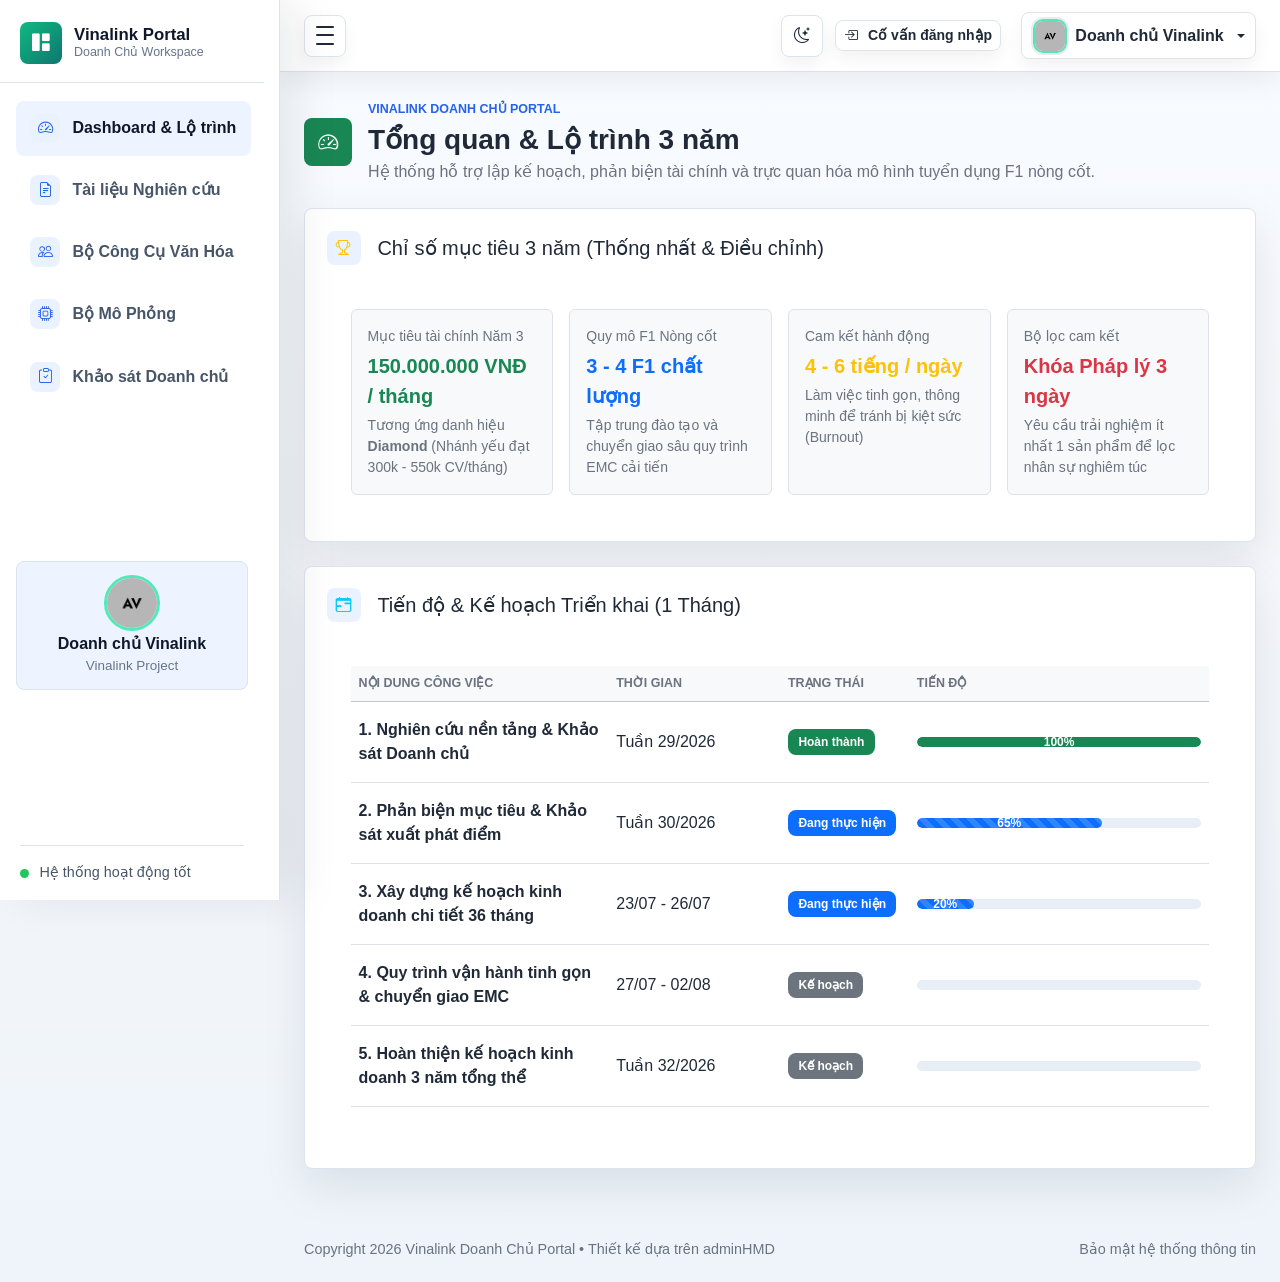
==== commit 7dcb0c38: "feat: update Web UI with Lean Culture Toolkit and sync Word-by-Slide proposal documents" ====
--- a/html/index.html
+++ b/html/index.html
@@ -1,295 +1,295 @@
-<!DOCTYPE html>
-<html lang="vi">
-<head>
-  <meta charset="UTF-8">
-  <meta name="viewport" content="width=device-width, initial-scale=1.0">
-  <meta name="description" content="Vinalink Doanh Chủ Portal Dashboard">
-  <title>Dashboard & Lộ trình | Vinalink Portal</title>
-
-  <link rel="stylesheet" href="../assets/css/bootstrap.min.css">
-  <link rel="stylesheet" href="../assets/vendors/bootstrap-icons/bootstrap-icons.css">
-  <link rel="stylesheet" href="../assets/css/style.css">
-</head>
-
-<body>
-  <div class="admin-shell">
-    <div class="sidebar-backdrop" data-sidebar-close></div>
-
-    <!-- Sidebar Navigation -->
-    <aside class="admin-sidebar" id="adminSidebar" aria-label="Main navigation">
-      <div class="sidebar-header">
-        <a class="brand-mark" href="index.html" aria-label="Vinalink Portal">
-          <span class="brand-icon" style="background: linear-gradient(135deg, #10b981, #0f766e);">
-            <i class="bi bi-grid-1x2-fill" aria-hidden="true"></i>
-          </span>
-          <span class="brand-copy">
-            <span class="brand-title">Vinalink Portal</span>
-            <span class="brand-subtitle">Doanh Chủ Workspace</span>
-          </span>
-        </a>
-      </div>
-
-      <nav class="sidebar-nav">
-        <a class="nav-link active" href="index.html" aria-current="page">
-          <span class="nav-icon"><i class="bi bi-speedometer2" aria-hidden="true"></i></span>
-          <span class="nav-text">Dashboard & Lộ trình</span>
-        </a>
-        <a class="nav-link" href="documents.html">
-          <span class="nav-icon"><i class="bi bi-file-earmark-text" aria-hidden="true"></i></span>
-          <span class="nav-text">Tài liệu Nghiên cứu</span>
-        </a>
-        <a class="nav-link" href="visualizer.html">
-          <span class="nav-icon"><i class="bi bi-people" aria-hidden="true"></i></span>
-          <span class="nav-text">Bản đồ Tuyển dụng</span>
-        </a>
-        <a class="nav-link" href="simulator.html">
-          <span class="nav-icon"><i class="bi bi-cpu" aria-hidden="true"></i></span>
-          <span class="nav-text">Bộ Mô Phỏng</span>
-        </a>
-        <a class="nav-link" href="feedback.html">
-          <span class="nav-icon"><i class="bi bi-clipboard-check" aria-hidden="true"></i></span>
-          <span class="nav-text">Khảo sát Doanh chủ</span>
-        </a>
-        <a class="nav-link" id="settingsSidebarLink" href="settings.html">
-          <span class="nav-icon"><i class="bi bi-gear" aria-hidden="true"></i></span>
-          <span class="nav-text">Cài đặt Hệ thống</span>
-        </a>
-      </nav>
-
-      <div class="sidebar-user">
-        <img class="avatar-img avatar-md sidebar-user-avatar" src="../assets/images/avatar/avatar.jpg" alt="User Avatar">
-        <strong>Doanh Chủ</strong>
-        <small>Active Workspace</small>
-      </div>
-
-      <div class="sidebar-footer">
-        <span class="status-dot"></span>
-        <span class="sidebar-footer-text">Hệ thống hoạt động tốt</span>
-      </div>
-    </aside>
-
-    <!-- Main Content Area -->
-    <div class="admin-main">
-      <nav class="navbar admin-navbar navbar-expand bg-white border-bottom">
-        <div class="container-fluid px-3 px-lg-4">
-          <button class="sidebar-toggle" type="button" data-sidebar-toggle aria-controls="adminSidebar" aria-expanded="true" aria-label="Toggle sidebar">
-            <span></span>
-            <span></span>
-            <span></span>
-          </button>
-
-          <div class="navbar-actions ms-auto">
-            <button class="icon-button theme-toggle" type="button" data-theme-toggle aria-label="Switch color theme" title="Switch color theme">
-              <i class="bi bi-moon-stars" data-theme-icon aria-hidden="true"></i>
-            </button>
-            
-            <!-- Admin Role Badge -->
-            <div id="adminBadge" class="d-none">
-              <span class="badge bg-success-subtle text-success border border-success-subtle px-2 py-1.5 rounded text-xs font-semibold">
-                <i class="bi bi-shield-check me-1"></i> Quyền Cố Vấn
-              </span>
-            </div>
-            
-            <a href="login.html" id="loginBtn" class="btn btn-outline-secondary btn-sm me-2">
-              <i class="bi bi-box-arrow-in-right me-1"></i> Cố vấn đăng nhập
-            </a>
-
-            <div class="dropdown">
-              <button class="profile-button dropdown-toggle" type="button" data-bs-toggle="dropdown" aria-expanded="false">
-                <img class="avatar-img avatar-sm" src="../assets/images/avatar/avatar.jpg" alt="User Avatar">
-                <span class="profile-name d-none d-sm-inline">Loading...</span>
-              </button>
-              <ul class="dropdown-menu dropdown-menu-end">
-                <li><a class="dropdown-item" href="login.html" id="dropdownAuthLink">Đăng nhập Cố vấn</a></li>
-                <li><button class="dropdown-item text-danger d-none" id="logoutBtn"><i class="bi bi-box-arrow-right me-1"></i> Đăng xuất Cố vấn</button></li>
-              </ul>
-            </div>
-          </div>
-        </div>
-      </nav>
-
-      <main class="dashboard-content">
-        <div class="container-fluid px-3 px-lg-4 py-4">
-          
-          <div class="page-heading mb-4">
-            <div class="page-heading-copy">
-              <span class="page-icon bg-success text-white"><i class="bi bi-speedometer2" aria-hidden="true"></i></span>
-              <div>
-                <p class="eyebrow mb-1">Vinalink Doanh Chủ Portal</p>
-                <h1 class="h3 mb-1">Tổng quan & Lộ trình 3 năm</h1>
-                <p class="text-muted mb-0">Hệ thống hỗ trợ lập kế hoạch, phản biện tài chính và trực quan hóa mô hình tuyển dụng F1 nòng cốt.</p>
-              </div>
-            </div>
-          </div>
-
-          <!-- Section: 3-Year Objectives -->
-          <div class="panel mb-4">
-            <div class="panel-header">
-              <h2 class="h5 mb-0 section-title"><i class="bi bi-trophy me-2 text-warning"></i><span>Chỉ số mục tiêu 3 năm (Thống nhất & Điều chỉnh)</span></h2>
-            </div>
-            <div class="p-3 p-lg-4">
-              <div class="row g-3">
-                <div class="col-12 col-md-6 col-lg-3">
-                  <div class="bg-light p-3 rounded border h-100">
-                    <div class="text-muted small mb-1">Mục tiêu tài chính Năm 3</div>
-                    <div class="fs-5 fw-bold text-success">150.000.000 VNĐ / tháng</div>
-                    <div class="small text-muted mt-1">Tương ứng danh hiệu <strong>Diamond</strong> (Nhánh yếu đạt 300k - 550k CV/tháng)</div>
-                  </div>
-                </div>
-                <div class="col-12 col-md-6 col-lg-3">
-                  <div class="bg-light p-3 rounded border h-100">
-                    <div class="text-muted small mb-1">Quy mô F1 Nòng cốt</div>
-                    <div class="fs-5 fw-bold text-primary">3 - 4 F1 chất lượng</div>
-                    <div class="small text-muted mt-1">Tập trung đào tạo và chuyển giao sâu quy trình EMC cải tiến</div>
-                  </div>
-                </div>
-                <div class="col-12 col-md-6 col-lg-3">
-                  <div class="bg-light p-3 rounded border h-100">
-                    <div class="text-muted small mb-1">Cam kết hành động</div>
-                    <div class="fs-5 fw-bold text-warning">4 - 6 tiếng / ngày</div>
-                    <div class="small text-muted mt-1">Làm việc tinh gọn, thông minh để tránh bị kiệt sức (Burnout)</div>
-                  </div>
-                </div>
-                <div class="col-12 col-md-6 col-lg-3">
-                  <div class="bg-light p-3 rounded border h-100">
-                    <div class="text-muted small mb-1">Bộ lọc cam kết</div>
-                    <div class="fs-5 fw-bold text-danger">Khóa Pháp lý 3 ngày</div>
-                    <div class="small text-muted mt-1">Yêu cầu trải nghiệm ít nhất 1 sản phẩm để lọc nhân sự nghiêm túc</div>
-                  </div>
-                </div>
-              </div>
-            </div>
-          </div>
-
-          <!-- Section: Gantt Timeline -->
-          <div class="panel mb-4">
-            <div class="panel-header">
-              <h2 class="h5 mb-0 section-title"><i class="bi bi-calendar-range me-2 text-info"></i><span>Tiến độ & Kế hoạch Triển khai (1 Tháng)</span></h2>
-            </div>
-            <div class="p-3 p-lg-4">
-              <div class="table-responsive">
-                <table class="table table-hover align-middle border-bottom">
-                  <thead class="table-light">
-                    <tr>
-                      <th style="width: 30%;">Nội dung công việc</th>
-                      <th style="width: 20%;">Thời gian</th>
-                      <th style="width: 15%;">Trạng thái</th>
-                      <th style="width: 35%;">Tiến độ</th>
-                    </tr>
-                  </thead>
-                  <tbody>
-                    <tr>
-                      <td><strong>1. Nghiên cứu nền tảng & Khảo sát Doanh chủ</strong></td>
-                      <td>Tuần 29/2026</td>
-                      <td><span class="badge bg-success">Hoàn thành</span></td>
-                      <td>
-                        <div class="progress" style="height: 10px;">
-                          <div class="progress-bar bg-success" role="progressbar" style="width: 100%;" aria-valuenow="100" aria-valuemin="0" aria-valuemax="100">100%</div>
-                        </div>
-                      </td>
-                    </tr>
-                    <tr>
-                      <td><strong>2. Phản biện mục tiêu & Khảo sát xuất phát điểm</strong></td>
-                      <td>Tuần 30/2026</td>
-                      <td><span class="badge bg-primary">Đang thực hiện</span></td>
-                      <td>
-                        <div class="progress" style="height: 10px;">
-                          <div class="progress-bar bg-primary progress-bar-striped progress-bar-animated" role="progressbar" style="width: 65%;" aria-valuenow="65" aria-valuemin="0" aria-valuemax="100">65%</div>
-                        </div>
-                      </td>
-                    </tr>
-                    <tr>
-                      <td><strong>3. Xây dựng kế hoạch kinh doanh chi tiết 36 tháng</strong></td>
-                      <td>23/07 - 26/07</td>
-                      <td><span class="badge bg-primary">Đang thực hiện</span></td>
-                      <td>
-                        <div class="progress" style="height: 10px;">
-                          <div class="progress-bar bg-primary progress-bar-striped progress-bar-animated" role="progressbar" style="width: 20%;" aria-valuenow="20" aria-valuemin="0" aria-valuemax="100">20%</div>
-                        </div>
-                      </td>
-                    </tr>
-                    <tr>
-                      <td><strong>4. Quy trình vận hành tinh gọn & chuyển giao EMC</strong></td>
-                      <td>27/07 - 02/08</td>
-                      <td><span class="badge bg-secondary">Kế hoạch</span></td>
-                      <td>
-                        <div class="progress" style="height: 10px;">
-                          <div class="progress-bar bg-secondary" role="progressbar" style="width: 0%;" aria-valuenow="0" aria-valuemin="0" aria-valuemax="100">0%</div>
-                        </div>
-                      </td>
-                    </tr>
-                    <tr>
-                      <td><strong>5. Hoàn thiện kế hoạch kinh doanh 3 năm tổng thể</strong></td>
-                      <td>Tuần 32/2026</td>
-                      <td><span class="badge bg-secondary">Kế hoạch</span></td>
-                      <td>
-                        <div class="progress" style="height: 10px;">
-                          <div class="progress-bar bg-secondary" role="progressbar" style="width: 0%;" aria-valuenow="0" aria-valuemin="0" aria-valuemax="100">0%</div>
-                        </div>
-                      </td>
-                    </tr>
-                  </tbody>
-                </table>
-              </div>
-            </div>
-          </div>
-
-        </div>
-      </main>
-
-      <footer class="admin-footer">
-        <div class="container-fluid px-3 px-lg-4">
-          <span>Copyright 2026 Vinalink Doanh Chủ Portal • Thiết kế dựa trên adminHMD</span>
-          <span>Bảo mật hệ thống thông tin</span>
-        </div>
-      </footer>
-    </div>
-  </div>
-
-  <script>
-    // Bind profile before loading main.js
-    window.adminHMDUser = {
-      name: localStorage.getItem("sihub_is_admin") === "true" ? "Cố vấn SIHUB" : "Doanh chủ Vinalink",
-      workspace: "Vinalink Project",
-      avatar: "../assets/images/avatar/avatar.jpg"
-    };
-  </script>
-  <script src="../assets/js/bootstrap.bundle.min.js"></script>
-  <script src="../assets/js/main.js"></script>
-
-  <script>
-    document.addEventListener("DOMContentLoaded", () => {
-      const isAdmin = localStorage.getItem("sihub_is_admin") === "true";
-      const adminBadge = document.getElementById("adminBadge");
-      const loginBtn = document.getElementById("loginBtn");
-      const logoutBtn = document.getElementById("logoutBtn");
-      const dropdownAuthLink = document.getElementById("dropdownAuthLink");
-      const settingsSidebarLink = document.getElementById("settingsSidebarLink");
-
-      if (isAdmin) {
-        adminBadge.classList.remove("d-none");
-        loginBtn.classList.add("d-none");
-        logoutBtn.classList.remove("d-none");
-        dropdownAuthLink.classList.add("d-none");
-      } else {
-        adminBadge.classList.add("d-none");
-        loginBtn.classList.remove("d-none");
-        logoutBtn.classList.add("d-none");
-        dropdownAuthLink.classList.remove("d-none");
-        
-        // Hide Settings page from sidebar for non-admins
-        if (settingsSidebarLink) {
-          settingsSidebarLink.style.display = "none";
-        }
-      }
-
-      // Logout handler
-      logoutBtn.addEventListener("click", () => {
-        localStorage.removeItem("sihub_is_admin");
-        alert("Đã đăng xuất tài khoản Cố văn.");
-        window.location.reload();
-      });
-    });
-  </script>
-</body>
-</html>
+<!DOCTYPE html>
+<html lang="vi">
+<head>
+  <meta charset="UTF-8">
+  <meta name="viewport" content="width=device-width, initial-scale=1.0">
+  <meta name="description" content="Vinalink Doanh Chủ Portal Dashboard">
+  <title>Dashboard & Lộ trình | Vinalink Portal</title>
+
+  <link rel="stylesheet" href="../assets/css/bootstrap.min.css">
+  <link rel="stylesheet" href="../assets/vendors/bootstrap-icons/bootstrap-icons.css">
+  <link rel="stylesheet" href="../assets/css/style.css">
+</head>
+
+<body>
+  <div class="admin-shell">
+    <div class="sidebar-backdrop" data-sidebar-close></div>
+
+    <!-- Sidebar Navigation -->
+    <aside class="admin-sidebar" id="adminSidebar" aria-label="Main navigation">
+      <div class="sidebar-header">
+        <a class="brand-mark" href="index.html" aria-label="Vinalink Portal">
+          <span class="brand-icon" style="background: linear-gradient(135deg, #10b981, #0f766e);">
+            <i class="bi bi-grid-1x2-fill" aria-hidden="true"></i>
+          </span>
+          <span class="brand-copy">
+            <span class="brand-title">Vinalink Portal</span>
+            <span class="brand-subtitle">Doanh Chủ Workspace</span>
+          </span>
+        </a>
+      </div>
+
+      <nav class="sidebar-nav">
+        <a class="nav-link active" href="index.html" aria-current="page">
+          <span class="nav-icon"><i class="bi bi-speedometer2" aria-hidden="true"></i></span>
+          <span class="nav-text">Dashboard & Lộ trình</span>
+        </a>
+        <a class="nav-link" href="documents.html">
+          <span class="nav-icon"><i class="bi bi-file-earmark-text" aria-hidden="true"></i></span>
+          <span class="nav-text">Tài liệu Nghiên cứu</span>
+        </a>
+        <a class="nav-link" href="visualizer.html">
+          <span class="nav-icon"><i class="bi bi-people" aria-hidden="true"></i></span>
+          <span class="nav-text">Bộ Công Cụ Văn Hóa</span>
+        </a>
+        <a class="nav-link" href="simulator.html">
+          <span class="nav-icon"><i class="bi bi-cpu" aria-hidden="true"></i></span>
+          <span class="nav-text">Bộ Mô Phỏng</span>
+        </a>
+        <a class="nav-link" href="feedback.html">
+          <span class="nav-icon"><i class="bi bi-clipboard-check" aria-hidden="true"></i></span>
+          <span class="nav-text">Khảo sát Doanh chủ</span>
+        </a>
+        <a class="nav-link" id="settingsSidebarLink" href="settings.html">
+          <span class="nav-icon"><i class="bi bi-gear" aria-hidden="true"></i></span>
+          <span class="nav-text">Cài đặt Hệ thống</span>
+        </a>
+      </nav>
+
+      <div class="sidebar-user">
+        <img class="avatar-img avatar-md sidebar-user-avatar" src="../assets/images/avatar/avatar.jpg" alt="User Avatar">
+        <strong>Doanh Chủ</strong>
+        <small>Active Workspace</small>
+      </div>
+
+      <div class="sidebar-footer">
+        <span class="status-dot"></span>
+        <span class="sidebar-footer-text">Hệ thống hoạt động tốt</span>
+      </div>
+    </aside>
+
+    <!-- Main Content Area -->
+    <div class="admin-main">
+      <nav class="navbar admin-navbar navbar-expand bg-white border-bottom">
+        <div class="container-fluid px-3 px-lg-4">
+          <button class="sidebar-toggle" type="button" data-sidebar-toggle aria-controls="adminSidebar" aria-expanded="true" aria-label="Toggle sidebar">
+            <span></span>
+            <span></span>
+            <span></span>
+          </button>
+
+          <div class="navbar-actions ms-auto">
+            <button class="icon-button theme-toggle" type="button" data-theme-toggle aria-label="Switch color theme" title="Switch color theme">
+              <i class="bi bi-moon-stars" data-theme-icon aria-hidden="true"></i>
+            </button>
+            
+            <!-- Admin Role Badge -->
+            <div id="adminBadge" class="d-none">
+              <span class="badge bg-success-subtle text-success border border-success-subtle px-2 py-1.5 rounded text-xs font-semibold">
+                <i class="bi bi-shield-check me-1"></i> Quyền Cố Vấn
+              </span>
+            </div>
+            
+            <a href="login.html" id="loginBtn" class="btn btn-outline-secondary btn-sm me-2">
+              <i class="bi bi-box-arrow-in-right me-1"></i> Cố vấn đăng nhập
+            </a>
+
+            <div class="dropdown">
+              <button class="profile-button dropdown-toggle" type="button" data-bs-toggle="dropdown" aria-expanded="false">
+                <img class="avatar-img avatar-sm" src="../assets/images/avatar/avatar.jpg" alt="User Avatar">
+                <span class="profile-name d-none d-sm-inline">Loading...</span>
+              </button>
+              <ul class="dropdown-menu dropdown-menu-end">
+                <li><a class="dropdown-item" href="login.html" id="dropdownAuthLink">Đăng nhập Cố vấn</a></li>
+                <li><button class="dropdown-item text-danger d-none" id="logoutBtn"><i class="bi bi-box-arrow-right me-1"></i> Đăng xuất Cố vấn</button></li>
+              </ul>
+            </div>
+          </div>
+        </div>
+      </nav>
+
+      <main class="dashboard-content">
+        <div class="container-fluid px-3 px-lg-4 py-4">
+          
+          <div class="page-heading mb-4">
+            <div class="page-heading-copy">
+              <span class="page-icon bg-success text-white"><i class="bi bi-speedometer2" aria-hidden="true"></i></span>
+              <div>
+                <p class="eyebrow mb-1">Vinalink Doanh Chủ Portal</p>
+                <h1 class="h3 mb-1">Tổng quan & Lộ trình 3 năm</h1>
+                <p class="text-muted mb-0">Hệ thống hỗ trợ lập kế hoạch, phản biện tài chính và trực quan hóa mô hình tuyển dụng F1 nòng cốt.</p>
+              </div>
+            </div>
+          </div>
+
+          <!-- Section: 3-Year Objectives -->
+          <div class="panel mb-4">
+            <div class="panel-header">
+              <h2 class="h5 mb-0 section-title"><i class="bi bi-trophy me-2 text-warning"></i><span>Chỉ số mục tiêu 3 năm (Thống nhất & Điều chỉnh)</span></h2>
+            </div>
+            <div class="p-3 p-lg-4">
+              <div class="row g-3">
+                <div class="col-12 col-md-6 col-lg-3">
+                  <div class="bg-light p-3 rounded border h-100">
+                    <div class="text-muted small mb-1">Mục tiêu tài chính Năm 3</div>
+                    <div class="fs-5 fw-bold text-success">150.000.000 VNĐ / tháng</div>
+                    <div class="small text-muted mt-1">Tương ứng danh hiệu <strong>Diamond</strong> (Nhánh yếu đạt 300k - 550k CV/tháng)</div>
+                  </div>
+                </div>
+                <div class="col-12 col-md-6 col-lg-3">
+                  <div class="bg-light p-3 rounded border h-100">
+                    <div class="text-muted small mb-1">Quy mô F1 Nòng cốt</div>
+                    <div class="fs-5 fw-bold text-primary">3 - 4 F1 chất lượng</div>
+                    <div class="small text-muted mt-1">Tập trung đào tạo và chuyển giao sâu quy trình EMC cải tiến</div>
+                  </div>
+                </div>
+                <div class="col-12 col-md-6 col-lg-3">
+                  <div class="bg-light p-3 rounded border h-100">
+                    <div class="text-muted small mb-1">Cam kết hành động</div>
+                    <div class="fs-5 fw-bold text-warning">4 - 6 tiếng / ngày</div>
+                    <div class="small text-muted mt-1">Làm việc tinh gọn, thông minh để tránh bị kiệt sức (Burnout)</div>
+                  </div>
+                </div>
+                <div class="col-12 col-md-6 col-lg-3">
+                  <div class="bg-light p-3 rounded border h-100">
+                    <div class="text-muted small mb-1">Bộ lọc cam kết</div>
+                    <div class="fs-5 fw-bold text-danger">Khóa Pháp lý 3 ngày</div>
+                    <div class="small text-muted mt-1">Yêu cầu trải nghiệm ít nhất 1 sản phẩm để lọc nhân sự nghiêm túc</div>
+                  </div>
+                </div>
+              </div>
+            </div>
+          </div>
+
+          <!-- Section: Gantt Timeline -->
+          <div class="panel mb-4">
+            <div class="panel-header">
+              <h2 class="h5 mb-0 section-title"><i class="bi bi-calendar-range me-2 text-info"></i><span>Tiến độ & Kế hoạch Triển khai (1 Tháng)</span></h2>
+            </div>
+            <div class="p-3 p-lg-4">
+              <div class="table-responsive">
+                <table class="table table-hover align-middle border-bottom">
+                  <thead class="table-light">
+                    <tr>
+                      <th style="width: 30%;">Nội dung công việc</th>
+                      <th style="width: 20%;">Thời gian</th>
+                      <th style="width: 15%;">Trạng thái</th>
+                      <th style="width: 35%;">Tiến độ</th>
+                    </tr>
+                  </thead>
+                  <tbody>
+                    <tr>
+                      <td><strong>1. Nghiên cứu nền tảng & Khảo sát Doanh chủ</strong></td>
+                      <td>Tuần 29/2026</td>
+                      <td><span class="badge bg-success">Hoàn thành</span></td>
+                      <td>
+                        <div class="progress" style="height: 10px;">
+                          <div class="progress-bar bg-success" role="progressbar" style="width: 100%;" aria-valuenow="100" aria-valuemin="0" aria-valuemax="100">100%</div>
+                        </div>
+                      </td>
+                    </tr>
+                    <tr>
+                      <td><strong>2. Phản biện mục tiêu & Khảo sát xuất phát điểm</strong></td>
+                      <td>Tuần 30/2026</td>
+                      <td><span class="badge bg-primary">Đang thực hiện</span></td>
+                      <td>
+                        <div class="progress" style="height: 10px;">
+                          <div class="progress-bar bg-primary progress-bar-striped progress-bar-animated" role="progressbar" style="width: 65%;" aria-valuenow="65" aria-valuemin="0" aria-valuemax="100">65%</div>
+                        </div>
+                      </td>
+                    </tr>
+                    <tr>
+                      <td><strong>3. Xây dựng kế hoạch kinh doanh chi tiết 36 tháng</strong></td>
+                      <td>23/07 - 26/07</td>
+                      <td><span class="badge bg-primary">Đang thực hiện</span></td>
+                      <td>
+                        <div class="progress" style="height: 10px;">
+                          <div class="progress-bar bg-primary progress-bar-striped progress-bar-animated" role="progressbar" style="width: 20%;" aria-valuenow="20" aria-valuemin="0" aria-valuemax="100">20%</div>
+                        </div>
+                      </td>
+                    </tr>
+                    <tr>
+                      <td><strong>4. Quy trình vận hành tinh gọn & chuyển giao EMC</strong></td>
+                      <td>27/07 - 02/08</td>
+                      <td><span class="badge bg-secondary">Kế hoạch</span></td>
+                      <td>
+                        <div class="progress" style="height: 10px;">
+                          <div class="progress-bar bg-secondary" role="progressbar" style="width: 0%;" aria-valuenow="0" aria-valuemin="0" aria-valuemax="100">0%</div>
+                        </div>
+                      </td>
+                    </tr>
+                    <tr>
+                      <td><strong>5. Hoàn thiện kế hoạch kinh doanh 3 năm tổng thể</strong></td>
+                      <td>Tuần 32/2026</td>
+                      <td><span class="badge bg-secondary">Kế hoạch</span></td>
+                      <td>
+                        <div class="progress" style="height: 10px;">
+                          <div class="progress-bar bg-secondary" role="progressbar" style="width: 0%;" aria-valuenow="0" aria-valuemin="0" aria-valuemax="100">0%</div>
+                        </div>
+                      </td>
+                    </tr>
+                  </tbody>
+                </table>
+              </div>
+            </div>
+          </div>
+
+        </div>
+      </main>
+
+      <footer class="admin-footer">
+        <div class="container-fluid px-3 px-lg-4">
+          <span>Copyright 2026 Vinalink Doanh Chủ Portal • Thiết kế dựa trên adminHMD</span>
+          <span>Bảo mật hệ thống thông tin</span>
+        </div>
+      </footer>
+    </div>
+  </div>
+
+  <script>
+    // Bind profile before loading main.js
+    window.adminHMDUser = {
+      name: localStorage.getItem("sihub_is_admin") === "true" ? "Cố vấn Lean Startup" : "Doanh chủ Vinalink",
+      workspace: "Vinalink Project",
+      avatar: "../assets/images/avatar/avatar.jpg"
+    };
+  </script>
+  <script src="../assets/js/bootstrap.bundle.min.js"></script>
+  <script src="../assets/js/main.js"></script>
+
+  <script>
+    document.addEventListener("DOMContentLoaded", () => {
+      const isAdmin = localStorage.getItem("sihub_is_admin") === "true";
+      const adminBadge = document.getElementById("adminBadge");
+      const loginBtn = document.getElementById("loginBtn");
+      const logoutBtn = document.getElementById("logoutBtn");
+      const dropdownAuthLink = document.getElementById("dropdownAuthLink");
+      const settingsSidebarLink = document.getElementById("settingsSidebarLink");
+
+      if (isAdmin) {
+        adminBadge.classList.remove("d-none");
+        loginBtn.classList.add("d-none");
+        logoutBtn.classList.remove("d-none");
+        dropdownAuthLink.classList.add("d-none");
+      } else {
+        adminBadge.classList.add("d-none");
+        loginBtn.classList.remove("d-none");
+        logoutBtn.classList.add("d-none");
+        dropdownAuthLink.classList.remove("d-none");
+        
+        // Hide Settings page from sidebar for non-admins
+        if (settingsSidebarLink) {
+          settingsSidebarLink.style.display = "none";
+        }
+      }
+
+      // Logout handler
+      logoutBtn.addEventListener("click", () => {
+        localStorage.removeItem("sihub_is_admin");
+        alert("Đã đăng xuất tài khoản Cố văn.");
+        window.location.reload();
+      });
+    });
+  </script>
+</body>
+</html>
--- a/assets/css/style.css
+++ b/assets/css/style.css
@@ -1616,3 +1616,36 @@
   border-top-color: var(--admin-sidebar-border);
   color: var(--admin-sidebar-text);
 }
+
+/* Custom overrides for Dark Mode contrast and Sidebar Mini layout */
+html[data-theme="dark"] .bg-light,
+html[data-theme="dark"] .bg-white {
+  background-color: var(--admin-surface-soft) !important;
+  color: var(--admin-text) !important;
+}
+
+html[data-theme="dark"] .text-dark {
+  color: var(--admin-text) !important;
+}
+
+html[data-theme="dark"] .border,
+html[data-theme="dark"] .border-top,
+html[data-theme="dark"] .border-bottom,
+html[data-theme="dark"] .border-start,
+html[data-theme="dark"] .border-end {
+  border-color: var(--admin-border) !important;
+}
+
+html[data-theme="dark"] .table-light,
+html[data-theme="dark"] .table-light th {
+  background-color: var(--admin-surface-soft) !important;
+  color: var(--admin-text) !important;
+  border-color: var(--admin-border) !important;
+}
+
+@media (min-width: 992px) {
+  body.sidebar-mini .sidebar-user {
+    display: none !important;
+  }
+}
+
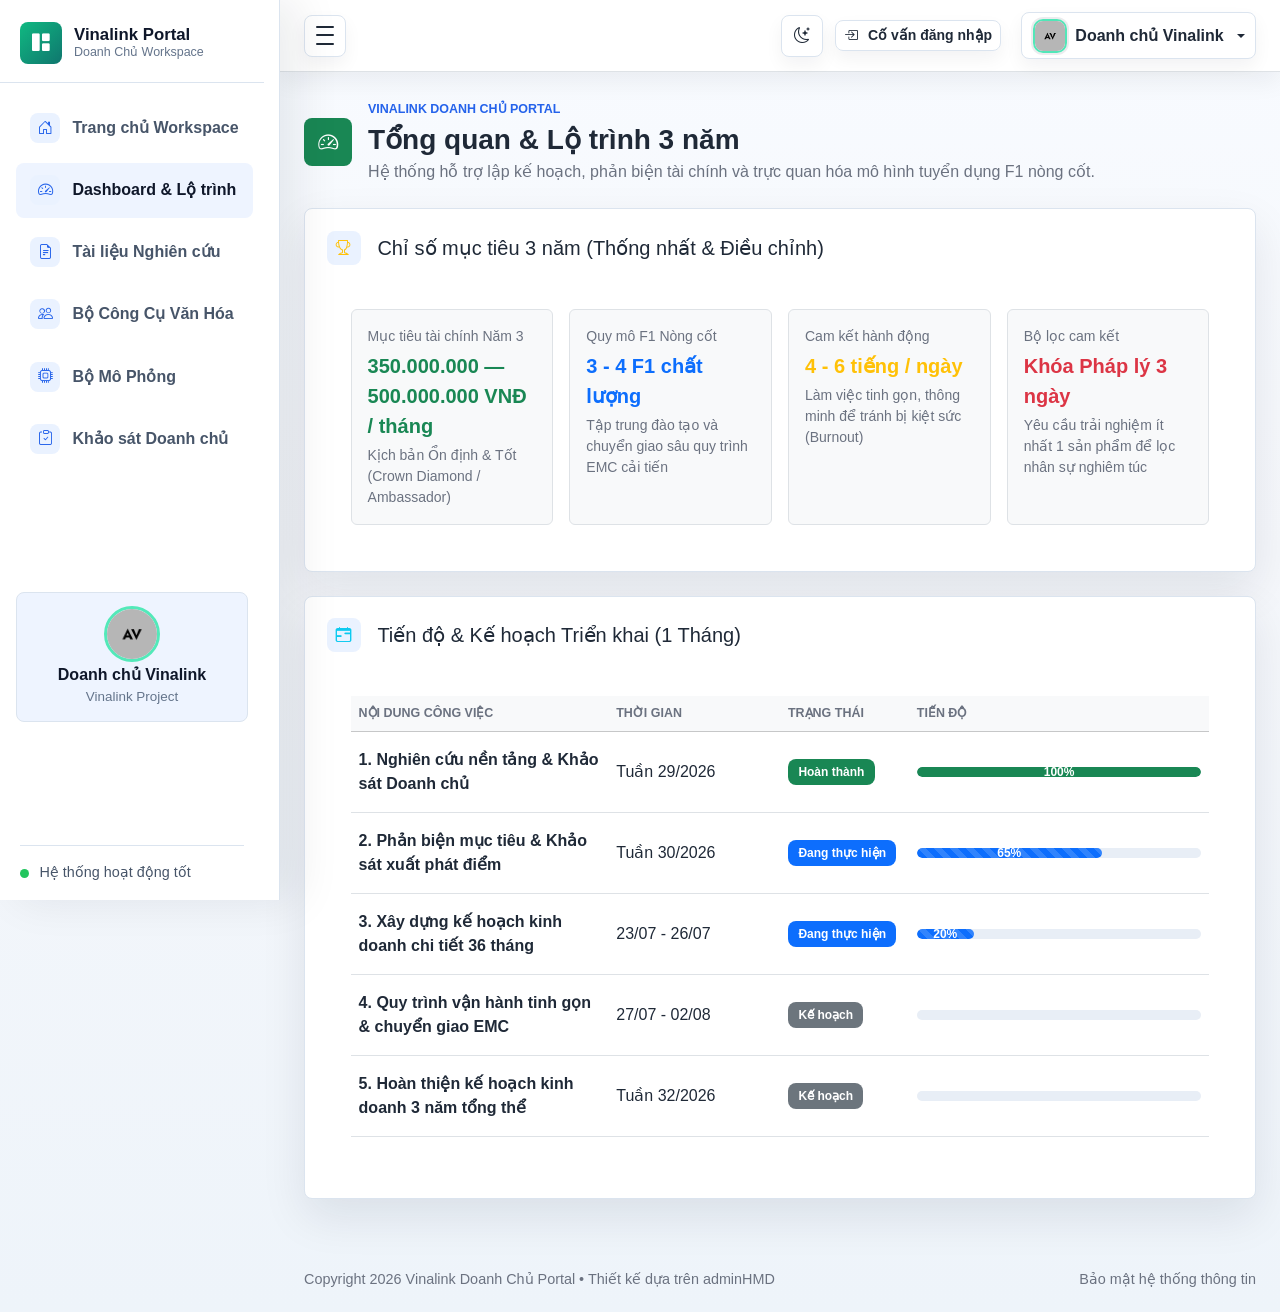
==== commit 45f0d673: "fix: add Workspace Home link across all pages and update dashboard financial metrics" ====
--- a/html/index.html
+++ b/html/index.html
@@ -18,7 +18,7 @@
     <!-- Sidebar Navigation -->
     <aside class="admin-sidebar" id="adminSidebar" aria-label="Main navigation">
       <div class="sidebar-header">
-        <a class="brand-mark" href="index.html" aria-label="Vinalink Portal">
+        <a class="brand-mark" href="../index.html" aria-label="Vinalink Portal">
           <span class="brand-icon" style="background: linear-gradient(135deg, #10b981, #0f766e);">
             <i class="bi bi-grid-1x2-fill" aria-hidden="true"></i>
           </span>
@@ -30,6 +30,8 @@
       </div>
 
       <nav class="sidebar-nav">
+        <a class="nav-link" href="../index.html"><span class="nav-icon"><i class="bi bi-house-door" aria-hidden="true"></i></span><span class="nav-text">Trang chủ Workspace</span></a>
+
         <a class="nav-link active" href="index.html" aria-current="page">
           <span class="nav-icon"><i class="bi bi-speedometer2" aria-hidden="true"></i></span>
           <span class="nav-text">Dashboard & Lộ trình</span>
@@ -132,8 +134,8 @@
                 <div class="col-12 col-md-6 col-lg-3">
                   <div class="bg-light p-3 rounded border h-100">
                     <div class="text-muted small mb-1">Mục tiêu tài chính Năm 3</div>
-                    <div class="fs-5 fw-bold text-success">150.000.000 VNĐ / tháng</div>
-                    <div class="small text-muted mt-1">Tương ứng danh hiệu <strong>Diamond</strong> (Nhánh yếu đạt 300k - 550k CV/tháng)</div>
+                    <div class="fs-5 fw-bold text-success">350.000.000 — 500.000.000 VNĐ / tháng</div>
+                    <div class="small text-muted mt-1">Kịch bản Ổn định & Tốt (Crown Diamond / Ambassador)</div>
                   </div>
                 </div>
                 <div class="col-12 col-md-6 col-lg-3">
